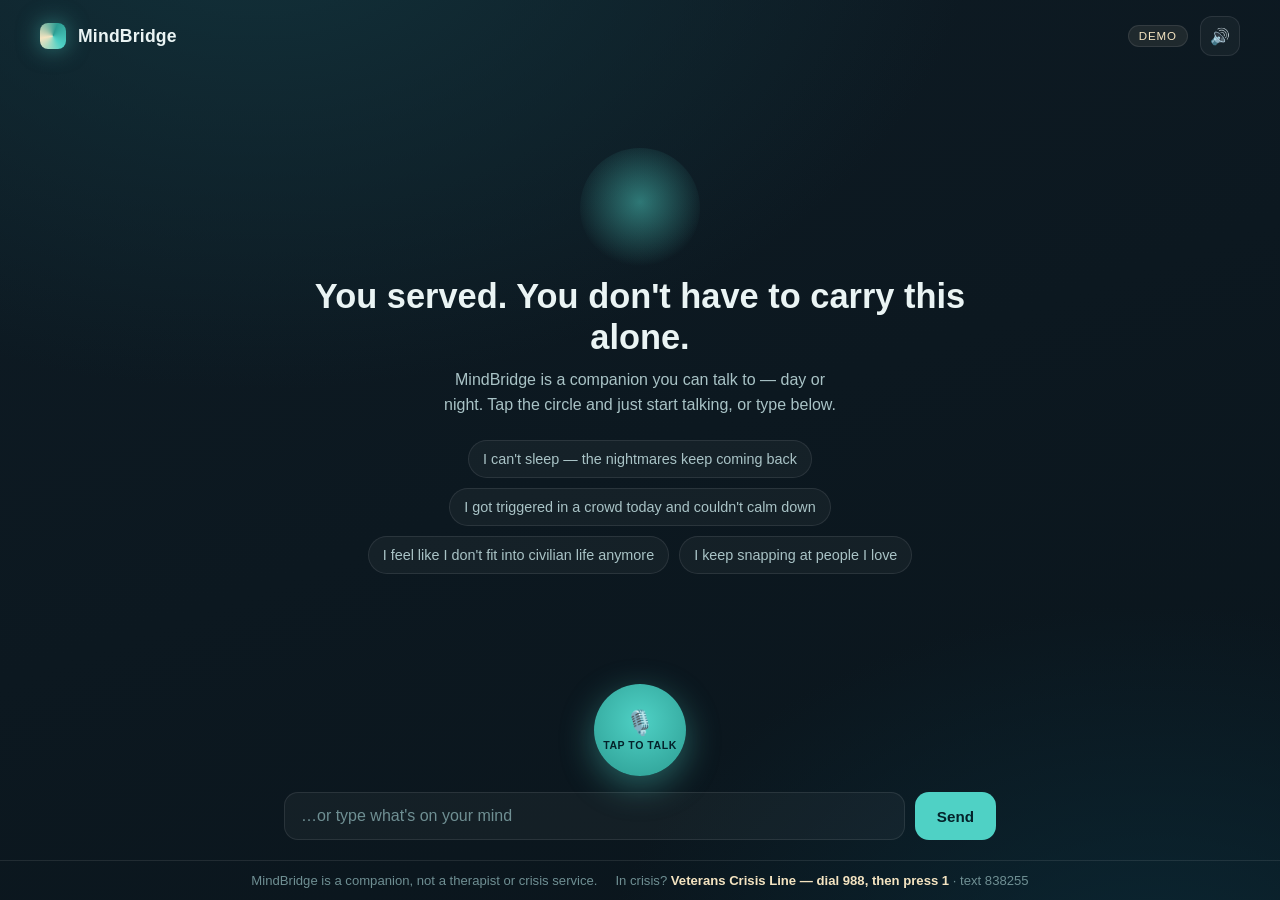
==== docs/index.html @ dca4825c "Add free static demo (GitHub Pages) + link it - docs/ : self-contained client-side build of MindBrid" ====
<!DOCTYPE html>
<html lang="en">
<head>
  <meta charset="utf-8" />
  <meta name="viewport" content="width=device-width, initial-scale=1" />
  <title>MindBridge — a voice you can call</title>
  <meta name="description" content="A peer-support voice companion for veterans living with PTSD. Listens, helps you get grounded, and connects you to real human help." />
  <link rel="stylesheet" href="styles.css" />
</head>
<body>
  <a class="skip-link" href="#composer">Skip to talking to MindBridge</a>

  <header class="topbar">
    <div class="brand">
      <span class="brand-mark" aria-hidden="true"></span>
      <span class="brand-name">MindBridge</span>
    </div>
    <div class="topbar-right">
      <span id="modeBadge" class="badge badge--demo" title="This public preview runs entirely in your browser (demo mode).">demo</span>
      <button id="muteBtn" class="icon-btn" aria-pressed="false" title="Mute / unmute the voice">
        <span class="icon-btn__on">🔊</span><span class="icon-btn__off">🔈</span>
      </button>
    </div>
  </header>

  <main class="stage">
    <section id="transcript" class="transcript" aria-live="polite" aria-label="Conversation with MindBridge">
      <div id="welcome" class="welcome">
        <div class="orb-halo" aria-hidden="true"></div>
        <h1>You served. You don't have to carry this alone.</h1>
        <p class="welcome-sub">MindBridge is a companion you can talk to — day or night. Tap the circle and just start talking, or type below.</p>
        <div class="chips" id="starterChips">
          <button class="chip" type="button">I can't sleep — the nightmares keep coming back</button>
          <button class="chip" type="button">I got triggered in a crowd today and couldn't calm down</button>
          <button class="chip" type="button">I feel like I don't fit into civilian life anymore</button>
          <button class="chip" type="button">I keep snapping at people I love</button>
        </div>
      </div>
    </section>

    <div id="interim" class="interim" aria-hidden="true"></div>

    <div class="mic-wrap">
      <button id="micBtn" class="mic" aria-pressed="false" aria-label="Talk to MindBridge">
        <span class="mic__ring"></span>
        <span class="mic__icon" aria-hidden="true">🎙️</span>
        <span class="mic__label">Tap to talk</span>
      </button>
    </div>

    <form id="composer" class="composer" autocomplete="off">
      <input id="composerInput" class="composer__input" type="text"
             placeholder="…or type what's on your mind" aria-label="Type a message to MindBridge" />
      <button id="sendBtn" class="composer__send" type="submit">Send</button>
    </form>
  </main>

  <footer class="safety-footer">
    <span>MindBridge is a companion, not a therapist or crisis service.</span>
    <span class="safety-footer__cta">In crisis? <strong>Veterans Crisis Line — dial 988, then press 1</strong> · text 838255</span>
  </footer>

  <div id="crisisOverlay" class="crisis-overlay" role="dialog" aria-modal="true" aria-labelledby="crisisTitle" hidden>
    <div class="crisis-card">
      <h2 id="crisisTitle" class="crisis-card__title">You don't have to face this alone</h2>
      <div id="crisisBody" class="crisis-card__body"></div>
      <div class="crisis-card__actions">
        <a class="btn btn--primary" href="tel:988">Call 988, then press 1</a>
        <a class="btn btn--ghost" href="sms:838255">Text 838255</a>
      </div>
      <div id="crisisResources" class="crisis-card__resources"></div>
      <button id="crisisClose" class="crisis-card__close" type="button">I'm safe right now — return</button>
    </div>
  </div>

  <script src="data.js"></script>
  <script src="app.js"></script>
</body>
</html>
---- docs/styles.css ----
/* MindBridge — calm, steady, low-arousal interface.
   Design intent: nothing jarring. Soft gradients, generous space, one clear
   focal point (the mic), and a safety net that is always visible. */

:root {
  --bg-0: #0e1b24;
  --bg-1: #12313a;
  --bg-2: #0b2733;
  --teal: #4fd1c5;
  --teal-deep: #2c9c92;
  --sand: #f4e4c1;
  --ink: #eaf4f4;
  --ink-soft: #a9c3c6;
  --ink-faint: #6f8f93;
  --user-bubble: #1d3d47;
  --bot-bubble: #17323c;
  --danger: #ff6b6b;
  --danger-deep: #b23b3b;
  --card: rgba(255, 255, 255, 0.04);
  --card-line: rgba(255, 255, 255, 0.09);
  --radius: 18px;
  --shadow: 0 18px 60px rgba(0, 0, 0, 0.35);
  --font: -apple-system, BlinkMacSystemFont, "Segoe UI", Roboto, Helvetica, Arial, sans-serif;
}

* { box-sizing: border-box; }

html, body { height: 100%; }

body {
  margin: 0;
  font-family: var(--font);
  color: var(--ink);
  background:
    radial-gradient(1200px 800px at 20% -10%, var(--bg-1), transparent 60%),
    radial-gradient(1000px 700px at 90% 110%, var(--bg-2), transparent 55%),
    linear-gradient(160deg, var(--bg-0), #0a151c);
  min-height: 100dvh;
  display: flex;
  flex-direction: column;
  -webkit-font-smoothing: antialiased;
}

.skip-link {
  position: absolute; left: -999px; top: 0; z-index: 100;
  background: var(--teal); color: #04222a; padding: 10px 16px; border-radius: 0 0 12px 0;
}
.skip-link:focus { left: 0; }

/* ---------- Top bar ---------- */
.topbar {
  display: flex; align-items: center; justify-content: space-between;
  padding: 16px clamp(16px, 4vw, 40px);
}
.brand { display: flex; align-items: center; gap: 12px; }
.brand-mark {
  width: 26px; height: 26px; border-radius: 8px;
  background: conic-gradient(from 140deg, var(--teal), var(--sand), var(--teal-deep), var(--teal));
  box-shadow: 0 0 22px rgba(79, 209, 197, 0.5);
}
.brand-name { font-weight: 650; letter-spacing: 0.2px; font-size: 1.1rem; }
.topbar-right { display: flex; align-items: center; gap: 12px; }

.badge {
  font-size: 0.72rem; text-transform: uppercase; letter-spacing: 0.08em;
  padding: 4px 10px; border-radius: 999px; border: 1px solid var(--card-line);
  color: var(--ink-soft);
}
.badge--demo { background: rgba(244, 228, 193, 0.08); color: var(--sand); }
.badge--live { background: rgba(79, 209, 197, 0.12); color: var(--teal); border-color: rgba(79,209,197,0.4); }

.icon-btn {
  background: var(--card); border: 1px solid var(--card-line); color: var(--ink);
  width: 40px; height: 40px; border-radius: 12px; cursor: pointer; font-size: 1rem;
}
.icon-btn__off { display: none; }
.icon-btn[aria-pressed="true"] .icon-btn__on { display: none; }
.icon-btn[aria-pressed="true"] .icon-btn__off { display: inline; }

/* ---------- Stage ---------- */
.stage {
  flex: 1; display: flex; flex-direction: column;
  width: min(760px, 100%); margin: 0 auto; padding: 0 clamp(14px, 4vw, 24px) 12px;
}

.transcript {
  flex: 1; overflow-y: auto; padding: 8px 2px 16px;
  display: flex; flex-direction: column; gap: 14px; scroll-behavior: smooth;
}

/* Welcome / empty state */
.welcome { text-align: center; margin: auto 0; padding: 24px 8px; }
.welcome h1 { font-size: clamp(1.5rem, 4.5vw, 2.15rem); line-height: 1.2; margin: 8px 0 10px; font-weight: 650; }
.welcome-sub { color: var(--ink-soft); max-width: 46ch; margin: 0 auto 22px; line-height: 1.55; }
.orb-halo {
  width: 120px; height: 120px; margin: 0 auto 6px; border-radius: 50%;
  background: radial-gradient(circle at 50% 45%, rgba(79,209,197,0.5), rgba(79,209,197,0.05) 65%, transparent 72%);
  animation: breathe 6s ease-in-out infinite;
}
@keyframes breathe { 0%,100% { transform: scale(1); opacity: 0.85; } 50% { transform: scale(1.08); opacity: 1; } }

.chips { display: flex; flex-wrap: wrap; gap: 10px; justify-content: center; }
.chip {
  background: var(--card); border: 1px solid var(--card-line); color: var(--ink-soft);
  padding: 10px 14px; border-radius: 999px; cursor: pointer; font-size: 0.9rem;
  transition: border-color 0.2s, color 0.2s, transform 0.1s; font-family: inherit;
}
.chip:hover { border-color: var(--teal); color: var(--ink); transform: translateY(-1px); }

/* Message bubbles */
.msg { display: flex; flex-direction: column; max-width: 84%; animation: rise 0.25s ease; }
@keyframes rise { from { opacity: 0; transform: translateY(6px); } to { opacity: 1; transform: none; } }
.msg--user { align-self: flex-end; align-items: flex-end; }
.msg--bot { align-self: flex-start; align-items: flex-start; }
.msg__who { font-size: 0.72rem; color: var(--ink-faint); margin: 0 6px 4px; }
.bubble { padding: 12px 16px; border-radius: 16px; line-height: 1.5; white-space: pre-wrap; }
.msg--user .bubble { background: var(--user-bubble); border-top-right-radius: 5px; }
.msg--bot .bubble { background: var(--bot-bubble); border: 1px solid var(--card-line); border-top-left-radius: 5px; }
.msg__sources { font-size: 0.72rem; color: var(--ink-faint); margin: 6px 6px 0; }

/* Resource cards under a bot message */
.resources { display: flex; flex-direction: column; gap: 8px; margin: 10px 4px 0; width: 100%; }
.res-card {
  background: var(--card); border: 1px solid var(--card-line); border-radius: 14px;
  padding: 12px 14px; display: flex; flex-direction: column; gap: 3px;
}
.res-card__name { font-weight: 600; font-size: 0.95rem; }
.res-card__desc { color: var(--ink-soft); font-size: 0.85rem; line-height: 1.45; }
.res-card__meta { display: flex; flex-wrap: wrap; gap: 12px; margin-top: 4px; font-size: 0.83rem; }
.res-card__meta a { color: var(--teal); text-decoration: none; }
.res-card__meta a:hover { text-decoration: underline; }
.res-card__addr { color: var(--ink-faint); font-size: 0.8rem; }

/* Typing indicator */
.typing { display: inline-flex; gap: 5px; padding: 14px 16px; }
.typing span { width: 7px; height: 7px; border-radius: 50%; background: var(--ink-faint); animation: blink 1.2s infinite; }
.typing span:nth-child(2) { animation-delay: 0.2s; }
.typing span:nth-child(3) { animation-delay: 0.4s; }
@keyframes blink { 0%,60%,100% { opacity: 0.3; } 30% { opacity: 1; } }

/* Interim speech text */
.interim { text-align: center; color: var(--teal); min-height: 20px; font-style: italic; opacity: 0; transition: opacity 0.2s; }
.interim.show { opacity: 1; }

/* ---------- Mic ---------- */
.mic-wrap { display: flex; justify-content: center; padding: 6px 0 12px; }
.mic {
  position: relative; width: 92px; height: 92px; border-radius: 50%; cursor: pointer;
  border: none; color: #04222a; font-family: inherit;
  background: radial-gradient(circle at 50% 40%, var(--teal), var(--teal-deep));
  box-shadow: 0 10px 34px rgba(79, 209, 197, 0.4);
  display: flex; flex-direction: column; align-items: center; justify-content: center; gap: 2px;
  transition: transform 0.12s;
}
.mic:hover { transform: translateY(-2px); }
.mic:active { transform: scale(0.97); }
.mic__icon { font-size: 1.5rem; }
.mic__label { font-size: 0.66rem; font-weight: 700; text-transform: uppercase; letter-spacing: 0.05em; }
.mic__ring {
  position: absolute; inset: -6px; border-radius: 50%; border: 2px solid var(--teal); opacity: 0;
}
.mic.listening { background: radial-gradient(circle at 50% 40%, #ff9d7a, #e0603a); box-shadow: 0 10px 40px rgba(224, 96, 58, 0.5); }
.mic.listening .mic__ring { animation: pulse-ring 1.4s ease-out infinite; opacity: 1; }
@keyframes pulse-ring { 0% { transform: scale(1); opacity: 0.7; } 100% { transform: scale(1.5); opacity: 0; } }
.mic[disabled] { opacity: 0.4; cursor: not-allowed; }

/* ---------- Composer ---------- */
.composer { display: flex; gap: 10px; padding: 4px 0 8px; }
.composer__input {
  flex: 1; background: var(--card); border: 1px solid var(--card-line); color: var(--ink);
  border-radius: 14px; padding: 14px 16px; font-size: 1rem; font-family: inherit;
}
.composer__input::placeholder { color: var(--ink-faint); }
.composer__input:focus { outline: none; border-color: var(--teal); }
.composer__send {
  background: var(--teal); color: #04222a; border: none; border-radius: 14px;
  padding: 0 22px; font-weight: 700; cursor: pointer; font-family: inherit; font-size: 0.95rem;
}
.composer__send:hover { background: #5fe0d4; }

/* ---------- Safety footer ---------- */
.safety-footer {
  display: flex; flex-wrap: wrap; justify-content: center; gap: 6px 18px;
  padding: 12px 16px; font-size: 0.82rem; color: var(--ink-faint);
  border-top: 1px solid var(--card-line); text-align: center;
}
.safety-footer__cta strong { color: var(--sand); }

/* ---------- Crisis overlay ---------- */
.crisis-overlay {
  position: fixed; inset: 0; z-index: 60; display: flex; align-items: center; justify-content: center;
  background: rgba(6, 12, 16, 0.82); backdrop-filter: blur(6px); padding: 20px;
  animation: fade 0.25s ease;
}
/* The [hidden] attribute must win over display:flex above. */
.crisis-overlay[hidden] { display: none; }
@keyframes fade { from { opacity: 0; } to { opacity: 1; } }
.crisis-card {
  width: min(520px, 100%); background: linear-gradient(180deg, #1b2b33, #14232a);
  border: 1px solid rgba(255, 107, 107, 0.4); border-radius: 22px; padding: 26px;
  box-shadow: var(--shadow); border-top: 4px solid var(--danger);
}
.crisis-card__title { margin: 0 0 12px; font-size: 1.4rem; }
.crisis-card__body { color: var(--ink-soft); line-height: 1.6; font-size: 0.95rem; }
.crisis-card__body strong { color: var(--ink); }
.crisis-card__body a { color: var(--teal); }
.crisis-card__actions { display: flex; flex-wrap: wrap; gap: 12px; margin: 20px 0 8px; }
.btn { padding: 14px 20px; border-radius: 14px; font-weight: 700; text-decoration: none; text-align: center; flex: 1; min-width: 160px; }
.btn--primary { background: var(--danger); color: #fff; box-shadow: 0 8px 24px rgba(255, 107, 107, 0.35); }
.btn--ghost { background: transparent; border: 1px solid var(--card-line); color: var(--ink); }
.crisis-card__resources { margin-top: 8px; display: flex; flex-direction: column; gap: 8px; }
.crisis-card__resources .res-card { background: rgba(255,255,255,0.05); }
.crisis-card__close {
  margin-top: 18px; width: 100%; background: transparent; border: 1px solid var(--card-line);
  color: var(--ink-soft); padding: 12px; border-radius: 12px; cursor: pointer; font-family: inherit;
}

/* Clear, high-contrast keyboard focus for every interactive control. */
.chip:focus-visible,
.mic:focus-visible,
.icon-btn:focus-visible,
.btn:focus-visible,
.composer__send:focus-visible,
.crisis-card__close:focus-visible,
.res-card__meta a:focus-visible {
  outline: 3px solid var(--sand);
  outline-offset: 2px;
}
.composer__input:focus-visible {
  outline: none;
  border-color: var(--teal);
  box-shadow: 0 0 0 3px rgba(79, 209, 197, 0.35);
}

@media (prefers-reduced-motion: reduce) {
  *, *::before, *::after { animation: none !important; transition: none !important; }
}
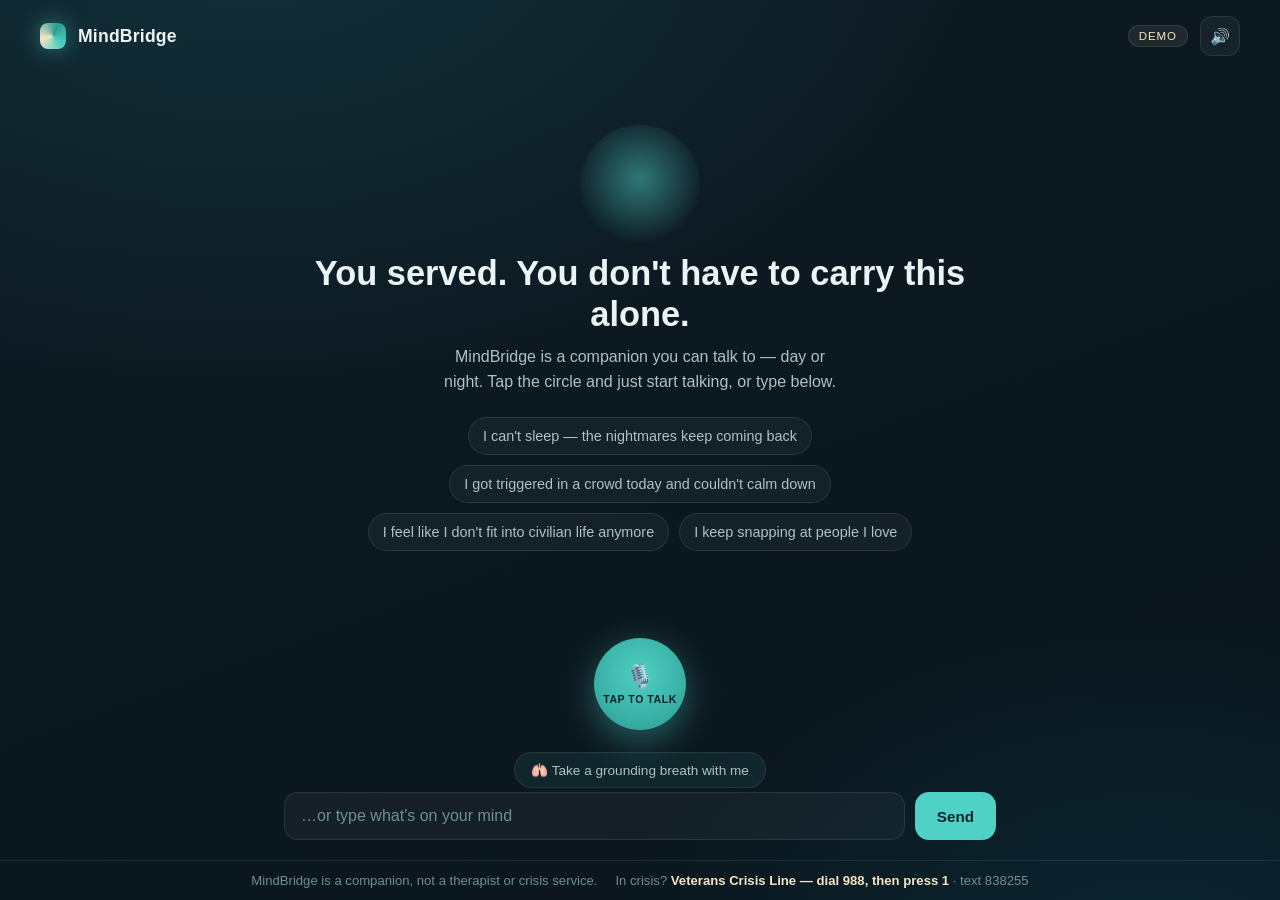
==== commit f886575f: "Add grounding-breath exercise + social/share polish - New "Take a grounding breath with me" feature:" ====
--- a/docs/index.html
+++ b/docs/index.html
@@ -5,6 +5,12 @@
   <meta name="viewport" content="width=device-width, initial-scale=1" />
   <title>MindBridge — a voice you can call</title>
   <meta name="description" content="A peer-support voice companion for veterans living with PTSD. Listens, helps you get grounded, and connects you to real human help." />
+  <link rel="icon" href="data:image/svg+xml,<svg xmlns='http://www.w3.org/2000/svg' viewBox='0 0 100 100'><text y='.9em' font-size='90'>🌉</text></svg>" />
+  <meta property="og:type" content="website" />
+  <meta property="og:title" content="MindBridge — a voice you can call" />
+  <meta property="og:description" content="A peer-support voice companion for U.S. veterans living with PTSD. Listens, grounds, and connects to real human help." />
+  <meta property="og:url" content="https://vnmoorthy.github.io/mindbridge/" />
+  <meta name="twitter:card" content="summary" />
   <link rel="stylesheet" href="styles.css" />
 </head>
 <body>
@@ -48,6 +54,14 @@
       </button>
     </div>
 
+    <button id="breatheBtn" class="breathe-trigger" type="button">🫁 Take a grounding breath with me</button>
+
+    <div id="breatheOverlay" class="breathe-overlay" role="dialog" aria-modal="true" aria-label="Grounding breath exercise" hidden>
+      <div class="breathe-circle"><span id="breathePhase" class="breathe-phase">Breathe in</span></div>
+      <p class="breathe-hint">Follow the circle — breathe in as it grows, out as it settles. Four counts each.</p>
+      <button id="breatheDone" class="breathe-done" type="button">I feel steadier — done</button>
+    </div>
+
     <form id="composer" class="composer" autocomplete="off">
       <input id="composerInput" class="composer__input" type="text"
              placeholder="…or type what's on your mind" aria-label="Type a message to MindBridge" />
--- a/docs/styles.css
+++ b/docs/styles.css
@@ -232,6 +232,39 @@
   box-shadow: 0 0 0 3px rgba(79, 209, 197, 0.35);
 }
 
+/* ---------- Grounding breath exercise ---------- */
+.breathe-trigger {
+  display: inline-flex; align-items: center; gap: 8px; margin: 10px auto 0;
+  background: rgba(79, 209, 197, 0.08); border: 1px solid var(--card-line); color: var(--ink-soft);
+  padding: 9px 16px; border-radius: 999px; cursor: pointer; font-family: inherit; font-size: 0.85rem;
+  transition: border-color 0.2s, color 0.2s;
+}
+.breathe-trigger:hover { border-color: var(--teal); color: var(--ink); }
+.breathe-overlay {
+  position: fixed; inset: 0; z-index: 70; display: flex; flex-direction: column;
+  align-items: center; justify-content: center; gap: 30px; padding: 24px;
+  background: radial-gradient(circle at 50% 42%, #13323a, #08131a 72%); animation: fade 0.4s ease;
+}
+.breathe-overlay[hidden] { display: none; }
+.breathe-circle {
+  width: 190px; height: 190px; border-radius: 50%;
+  background: radial-gradient(circle at 50% 40%, rgba(79, 209, 197, 0.55), rgba(79, 209, 197, 0.06) 70%);
+  border: 2px solid rgba(79, 209, 197, 0.45);
+  display: flex; align-items: center; justify-content: center; text-align: center;
+  animation: breathe-cycle 16s ease-in-out infinite;
+}
+@keyframes breathe-cycle {
+  0% { transform: scale(1); } 25% { transform: scale(1.45); }
+  50% { transform: scale(1.45); } 75% { transform: scale(1); } 100% { transform: scale(1); }
+}
+.breathe-phase { font-size: 1.45rem; font-weight: 650; color: var(--ink); }
+.breathe-hint { color: var(--ink-soft); font-size: 0.95rem; max-width: 30ch; text-align: center; }
+.breathe-done {
+  background: transparent; border: 1px solid var(--card-line); color: var(--ink-soft);
+  padding: 12px 26px; border-radius: 14px; cursor: pointer; font-family: inherit;
+}
+.breathe-done:hover { border-color: var(--teal); color: var(--ink); }
+
 @media (prefers-reduced-motion: reduce) {
   *, *::before, *::after { animation: none !important; transition: none !important; }
 }
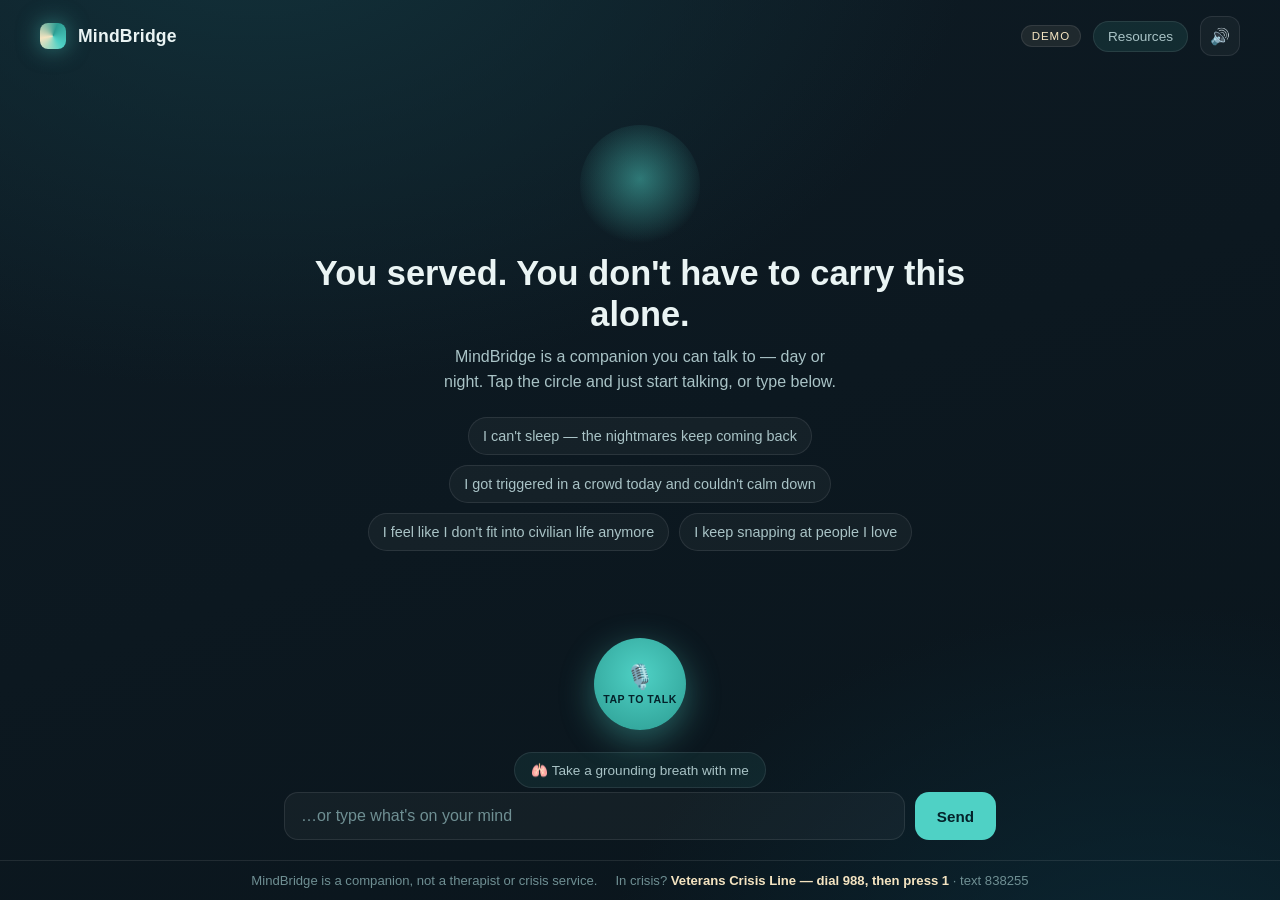
==== commit ab48272d: "Harden backend + add browsable Resources drawer Backend: - Inference client now uses a 30s timeout a" ====
--- a/docs/index.html
+++ b/docs/index.html
@@ -23,6 +23,7 @@
     </div>
     <div class="topbar-right">
       <span id="modeBadge" class="badge badge--demo" title="This public preview runs entirely in your browser (demo mode).">demo</span>
+      <button id="resBtn" class="pill-btn" type="button">Resources</button>
       <button id="muteBtn" class="icon-btn" aria-pressed="false" title="Mute / unmute the voice">
         <span class="icon-btn__on">🔊</span><span class="icon-btn__off">🔈</span>
       </button>
@@ -74,6 +75,17 @@
     <span class="safety-footer__cta">In crisis? <strong>Veterans Crisis Line — dial 988, then press 1</strong> · text 838255</span>
   </footer>
 
+  <div id="resDrawer" class="res-drawer" role="dialog" aria-modal="true" aria-label="Support resources" hidden>
+    <div class="res-drawer__panel">
+      <div class="res-drawer__head">
+        <div class="res-drawer__title">Support resources</div>
+        <button id="resClose" class="res-close" type="button" aria-label="Close">✕</button>
+      </div>
+      <p class="res-drawer__sub">Real, verified help for veterans — San Francisco Bay Area and national.</p>
+      <div id="resList"></div>
+    </div>
+  </div>
+
   <div id="crisisOverlay" class="crisis-overlay" role="dialog" aria-modal="true" aria-labelledby="crisisTitle" hidden>
     <div class="crisis-card">
       <h2 id="crisisTitle" class="crisis-card__title">You don't have to face this alone</h2>
--- a/docs/styles.css
+++ b/docs/styles.css
@@ -232,6 +232,31 @@
   box-shadow: 0 0 0 3px rgba(79, 209, 197, 0.35);
 }
 
+/* ---------- Resources drawer ---------- */
+.pill-btn {
+  background: rgba(79, 209, 197, 0.1); border: 1px solid var(--card-line); color: var(--ink-soft);
+  padding: 7px 14px; border-radius: 999px; cursor: pointer; font-family: inherit; font-size: 0.85rem;
+  transition: border-color 0.2s, color 0.2s;
+}
+.pill-btn:hover { border-color: var(--teal); color: var(--ink); }
+.res-drawer {
+  position: fixed; inset: 0; z-index: 65; display: flex; justify-content: flex-end;
+  background: rgba(6, 12, 16, 0.7); backdrop-filter: blur(4px); animation: fade 0.25s ease;
+}
+.res-drawer[hidden] { display: none; }
+.res-drawer__panel {
+  width: min(460px, 100%); height: 100%; background: linear-gradient(180deg, #12262e, #0c1c23);
+  border-left: 1px solid var(--card-line); padding: 22px 22px 40px; overflow-y: auto;
+  box-shadow: -20px 0 60px rgba(0, 0, 0, 0.45);
+}
+.res-drawer__head { display: flex; align-items: center; justify-content: space-between; }
+.res-drawer__title { font-size: 1.3rem; font-weight: 650; color: var(--ink); }
+.res-drawer__sub { color: var(--ink-soft); font-size: 0.9rem; margin: 6px 0 8px; line-height: 1.4; }
+.res-cat { color: var(--teal); font-size: 0.74rem; text-transform: uppercase; letter-spacing: 0.09em; font-weight: 700; margin: 18px 0 8px; }
+.res-drawer .res-card { margin-bottom: 8px; }
+.res-close { background: transparent; border: 1px solid var(--card-line); color: var(--ink-soft); width: 36px; height: 36px; border-radius: 10px; cursor: pointer; font-size: 1rem; }
+.res-close:hover { border-color: var(--teal); color: var(--ink); }
+
 /* ---------- Grounding breath exercise ---------- */
 .breathe-trigger {
   display: inline-flex; align-items: center; gap: 8px; margin: 10px auto 0;
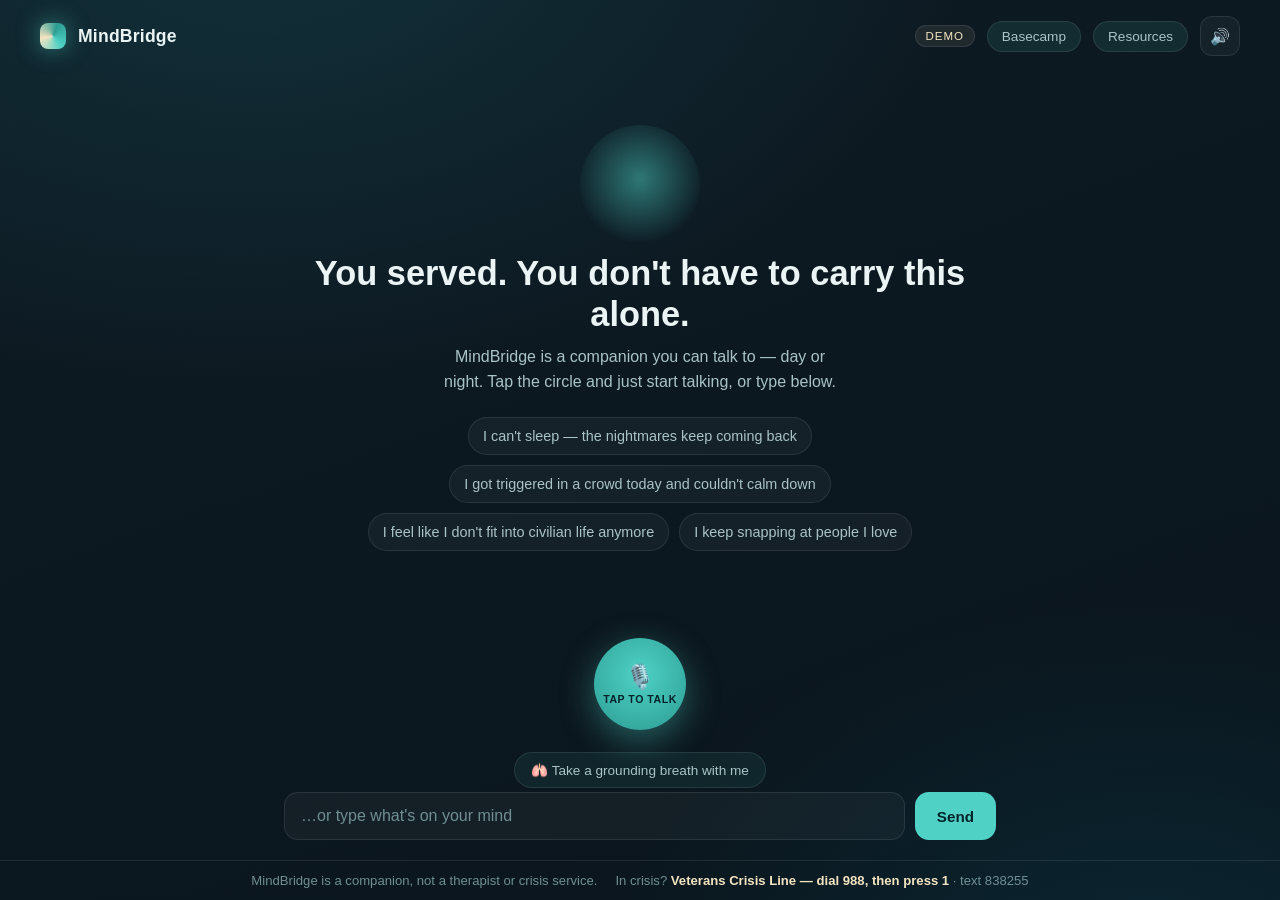
==== commit 1d3918d1: "Add Basecamp SF module: OPORD builder + Phase-Down engine + Voice SitRep Implements the three core f" ====
--- a/docs/index.html
+++ b/docs/index.html
@@ -23,6 +23,7 @@
     </div>
     <div class="topbar-right">
       <span id="modeBadge" class="badge badge--demo" title="This public preview runs entirely in your browser (demo mode).">demo</span>
+      <button id="basecampBtn" class="pill-btn" type="button">Basecamp</button>
       <button id="resBtn" class="pill-btn" type="button">Resources</button>
       <button id="muteBtn" class="icon-btn" aria-pressed="false" title="Mute / unmute the voice">
         <span class="icon-btn__on">🔊</span><span class="icon-btn__off">🔈</span>
@@ -75,6 +76,19 @@
     <span class="safety-footer__cta">In crisis? <strong>Veterans Crisis Line — dial 988, then press 1</strong> · text 838255</span>
   </footer>
 
+  <div id="basecampView" class="basecamp-view" hidden>
+    <div class="bc-wrap">
+      <div class="bc-top">
+        <div class="bc-brand"><span class="brand-mark" aria-hidden="true"></span> Basecamp SF <small>· routine engine</small></div>
+        <button id="bcClose" class="pill-btn" type="button">Close</button>
+      </div>
+      <div id="bcRoot"></div>
+    </div>
+  </div>
+  <div id="bcSitrep" class="bc-sitrep" role="dialog" aria-modal="true" aria-label="Situation Report" hidden>
+    <div id="bcSitrepCard" class="bc-sitrep__card"></div>
+  </div>
+
   <div id="resDrawer" class="res-drawer" role="dialog" aria-modal="true" aria-label="Support resources" hidden>
     <div class="res-drawer__panel">
       <div class="res-drawer__head">
@@ -100,6 +114,8 @@
   </div>
 
   <script src="data.js"></script>
+  <script src="basecamp-data.js"></script>
   <script src="app.js"></script>
+  <script src="basecamp.js"></script>
 </body>
 </html>
--- a/docs/styles.css
+++ b/docs/styles.css
@@ -232,6 +232,91 @@
   box-shadow: 0 0 0 3px rgba(79, 209, 197, 0.35);
 }
 
+/* ---------- Basecamp SF (routine engine) ---------- */
+.basecamp-view {
+  position: fixed; inset: 0; z-index: 69; overflow-y: auto;
+  background-color: #0b1620; /* opaque base so the app behind never bleeds through */
+  background-image:
+    radial-gradient(900px 600px at 85% -10%, rgba(18,48,57,0.9), transparent 60%),
+    linear-gradient(160deg, #0e1b24, #0a151c);
+  animation: fade 0.25s ease;
+}
+.basecamp-view[hidden] { display: none; }
+.bc-wrap { width: min(820px, 100%); margin: 0 auto; padding: 20px clamp(14px, 4vw, 26px) 60px; }
+.bc-top { display: flex; align-items: center; justify-content: space-between; margin-bottom: 8px; }
+.bc-brand { display: flex; align-items: center; gap: 10px; font-weight: 650; }
+.bc-brand small { color: var(--ink-faint); font-weight: 400; }
+.bc-eyebrow { color: var(--teal); font-size: 0.74rem; letter-spacing: 0.12em; text-transform: uppercase; font-weight: 700; }
+.bc-h1 { font-size: clamp(1.4rem, 4vw, 1.9rem); font-weight: 650; margin: 4px 0 4px; }
+.bc-sub { color: var(--ink-soft); line-height: 1.5; margin-bottom: 18px; }
+
+/* onboarding track cards */
+.bc-tracks { display: grid; gap: 12px; }
+.bc-track {
+  text-align: left; background: var(--card); border: 1px solid var(--card-line); color: var(--ink);
+  border-radius: 16px; padding: 16px 18px; cursor: pointer; font-family: inherit;
+  transition: border-color 0.2s, transform 0.1s;
+}
+.bc-track:hover { border-color: var(--teal); transform: translateY(-1px); }
+.bc-track__code { color: var(--teal); font-weight: 700; font-size: 0.8rem; letter-spacing: 0.06em; }
+.bc-track__name { font-size: 1.05rem; font-weight: 600; margin: 3px 0; }
+.bc-track__focus { color: var(--ink-soft); font-size: 0.9rem; line-height: 1.4; }
+
+/* freedom gauge */
+.bc-gauge { background: var(--card); border: 1px solid var(--card-line); border-radius: 16px; padding: 16px 18px; margin-bottom: 16px; }
+.bc-gauge__row { display: flex; align-items: baseline; justify-content: space-between; gap: 10px; }
+.bc-gauge__phase { font-size: 1.05rem; font-weight: 650; }
+.bc-gauge__phase b { color: var(--teal); }
+.bc-gauge__pct { color: var(--sand); font-weight: 700; }
+.bc-gauge__bar { height: 10px; background: rgba(255,255,255,0.06); border-radius: 999px; margin: 10px 0 6px; overflow: hidden; }
+.bc-gauge__fill { height: 100%; background: linear-gradient(90deg, var(--teal-deep), var(--teal)); border-radius: 999px; transition: width 0.6s ease; }
+.bc-gauge__hint { color: var(--ink-faint); font-size: 0.82rem; }
+
+/* opord blocks */
+.bc-section-label { color: var(--ink-faint); font-size: 0.78rem; text-transform: uppercase; letter-spacing: 0.08em; margin: 6px 2px 10px; }
+.bc-block {
+  display: flex; gap: 14px; background: var(--card); border: 1px solid var(--card-line);
+  border-radius: 14px; padding: 13px 15px; margin-bottom: 10px; align-items: flex-start;
+}
+.bc-block__time { color: var(--ink); font-weight: 700; font-variant-numeric: tabular-nums; min-width: 52px; }
+.bc-block__body { flex: 1; }
+.bc-block__title { font-weight: 600; }
+.bc-block__tag { font-size: 0.68rem; text-transform: uppercase; letter-spacing: 0.06em; color: var(--teal); font-weight: 700; }
+.bc-block__detail { color: var(--ink-soft); font-size: 0.9rem; margin-top: 3px; line-height: 1.4; }
+.bc-block__confirm {
+  background: var(--teal); color: #04222a; border: none; border-radius: 10px; padding: 8px 14px;
+  font-weight: 700; cursor: pointer; font-family: inherit; font-size: 0.82rem; white-space: nowrap;
+}
+.bc-block__confirm:hover { background: #5fe0d4; }
+.bc-block.done { opacity: 0.55; }
+.bc-block.done .bc-block__confirm { background: transparent; border: 1px solid var(--card-line); color: var(--ink-soft); cursor: default; }
+.bc-block.locked { opacity: 0.5; }
+.bc-block.locked .bc-block__confirm { background: transparent; border: 1px solid var(--card-line); color: var(--ink-faint); cursor: not-allowed; }
+.bc-block--asymmetric { border-color: rgba(244,228,193,0.3); }
+.bc-block--civic { border-color: rgba(79,209,197,0.4); }
+.bc-menu { margin-top: 10px; display: grid; gap: 8px; }
+.bc-menu__opt { text-align: left; background: rgba(255,255,255,0.03); border: 1px solid var(--card-line); color: var(--ink); border-radius: 10px; padding: 9px 12px; cursor: pointer; font-family: inherit; }
+.bc-menu__opt:hover { border-color: var(--teal); }
+.bc-menu__opt b { display: block; font-size: 0.9rem; }
+.bc-menu__opt span { color: var(--ink-soft); font-size: 0.82rem; }
+.bc-menu__opt.chosen { border-color: var(--teal); background: rgba(79,209,197,0.08); }
+
+.bc-actions { display: flex; gap: 10px; flex-wrap: wrap; margin: 14px 0; }
+.bc-btn { background: var(--teal); color: #04222a; border: none; border-radius: 12px; padding: 12px 18px; font-weight: 700; cursor: pointer; font-family: inherit; }
+.bc-btn--ghost { background: transparent; border: 1px solid var(--card-line); color: var(--ink); }
+
+/* sitrep modal */
+.bc-sitrep { position: fixed; inset: 0; z-index: 72; display: flex; align-items: center; justify-content: center; background: rgba(6,12,16,0.82); backdrop-filter: blur(6px); padding: 20px; animation: fade 0.2s ease; }
+.bc-sitrep[hidden] { display: none; }
+.bc-sitrep__card { width: min(500px,100%); max-height: 90vh; overflow-y: auto; background-color: #13252d; background-image: linear-gradient(180deg,#152a32,#0f2129); border: 1px solid var(--card-line); border-radius: 20px; padding: 22px; }
+.bc-field { margin: 12px 0; }
+.bc-field__label { font-weight: 600; font-size: 0.9rem; margin-bottom: 7px; }
+.bc-field__opts { display: flex; gap: 7px; flex-wrap: wrap; }
+.bc-chip { background: var(--card); border: 1px solid var(--card-line); color: var(--ink-soft); border-radius: 999px; padding: 7px 12px; cursor: pointer; font-family: inherit; font-size: 0.82rem; }
+.bc-chip.sel { border-color: var(--teal); color: var(--ink); background: rgba(79,209,197,0.1); }
+.bc-sitrep textarea { width: 100%; background: var(--card); border: 1px solid var(--card-line); color: var(--ink); border-radius: 12px; padding: 12px; font-family: inherit; font-size: 0.95rem; resize: vertical; min-height: 70px; }
+.bc-sitrep__reply { background: var(--bot-bubble); border: 1px solid var(--card-line); border-radius: 12px; padding: 13px 15px; margin-top: 12px; line-height: 1.5; }
+
 /* ---------- Resources drawer ---------- */
 .pill-btn {
   background: rgba(79, 209, 197, 0.1); border: 1px solid var(--card-line); color: var(--ink-soft);
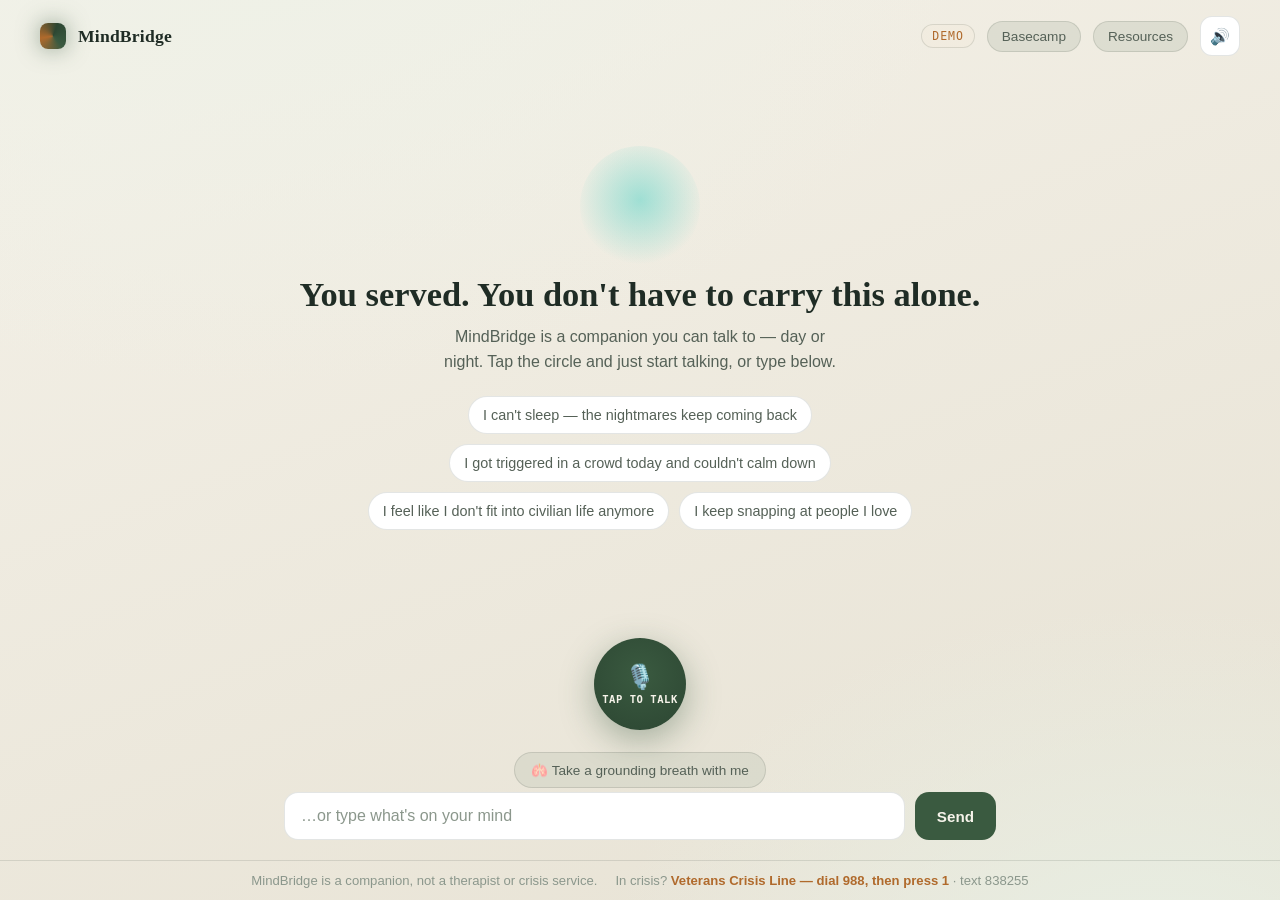
==== commit 35dfca23: "Re-theme to "Tactical Compassion" + add Squad Missions & bottom-nav shell Matches the Stitch prototy" ====
--- a/docs/index.html
+++ b/docs/index.html
@@ -84,6 +84,7 @@
       </div>
       <div id="bcRoot"></div>
     </div>
+    <div id="bcNav" class="bc-nav" hidden></div>
   </div>
   <div id="bcSitrep" class="bc-sitrep" role="dialog" aria-modal="true" aria-label="Situation Report" hidden>
     <div id="bcSitrepCard" class="bc-sitrep__card"></div>
--- a/docs/styles.css
+++ b/docs/styles.css
@@ -2,26 +2,34 @@
    Design intent: nothing jarring. Soft gradients, generous space, one clear
    focal point (the mic), and a safety net that is always visible. */
 
+/* "Tactical Compassion" — warm, light, earthy. Forest green + cream. */
 :root {
-  --bg-0: #0e1b24;
-  --bg-1: #12313a;
-  --bg-2: #0b2733;
-  --teal: #4fd1c5;
-  --teal-deep: #2c9c92;
-  --sand: #f4e4c1;
-  --ink: #eaf4f4;
-  --ink-soft: #a9c3c6;
-  --ink-faint: #6f8f93;
-  --user-bubble: #1d3d47;
-  --bot-bubble: #17323c;
-  --danger: #ff6b6b;
-  --danger-deep: #b23b3b;
-  --card: rgba(255, 255, 255, 0.04);
-  --card-line: rgba(255, 255, 255, 0.09);
+  --bg-0: #f4f1e8;   /* warm cream paper */
+  --bg-1: #eef1e7;
+  --bg-2: #e8efe4;
+  --teal: #3a5a40;        /* forest green — primary accent (name kept for reuse) */
+  --teal-deep: #2c4632;   /* deep pine */
+  --sand: #b06a2c;        /* warm ochre highlight */
+  --ink: #1f2c25;         /* dark green-black text */
+  --ink-soft: #556157;
+  --ink-faint: #8b978c;
+  --user-bubble: #dde7d5;  /* soft sage — the veteran's bubble */
+  --bot-bubble: #ffffff;   /* white companion bubble */
+  --danger: #b23a48;
+  --danger-deep: #8f2f3b;
+  --card: #ffffff;
+  --card-line: rgba(31, 44, 37, 0.12);
+  --on-accent: #f6f3ea;   /* text/icon on a forest-green fill */
   --radius: 18px;
-  --shadow: 0 18px 60px rgba(0, 0, 0, 0.35);
+  --shadow: 0 14px 40px rgba(40, 55, 45, 0.14);
   --font: -apple-system, BlinkMacSystemFont, "Segoe UI", Roboto, Helvetica, Arial, sans-serif;
-}
+  --font-display: "Iowan Old Style", "Palatino Linotype", Palatino, "Georgia", serif;
+  --font-mono: "JetBrains Mono", ui-monospace, "SF Mono", Menlo, Consolas, monospace;
+}
+
+/* Tactical Compassion typography: serif display headings, mono small-caps labels */
+.brand-name, .welcome h1, .crisis-card__title, .res-drawer__title, .bc-h1, .bc-brand { font-family: var(--font-display); letter-spacing: 0; }
+.badge, .bc-eyebrow, .bc-section-label, .res-cat, .bc-block__tag, .bc-track__code, .msg__who, .mic__label { font-family: var(--font-mono); }
 
 * { box-sizing: border-box; }
 
@@ -34,7 +42,7 @@
   background:
     radial-gradient(1200px 800px at 20% -10%, var(--bg-1), transparent 60%),
     radial-gradient(1000px 700px at 90% 110%, var(--bg-2), transparent 55%),
-    linear-gradient(160deg, var(--bg-0), #0a151c);
+    linear-gradient(160deg, var(--bg-0), #e7e2d4);
   min-height: 100dvh;
   display: flex;
   flex-direction: column;
@@ -43,7 +51,7 @@
 
 .skip-link {
   position: absolute; left: -999px; top: 0; z-index: 100;
-  background: var(--teal); color: #04222a; padding: 10px 16px; border-radius: 0 0 12px 0;
+  background: var(--teal); color: var(--on-accent); padding: 10px 16px; border-radius: 0 0 12px 0;
 }
 .skip-link:focus { left: 0; }
 
@@ -56,7 +64,7 @@
 .brand-mark {
   width: 26px; height: 26px; border-radius: 8px;
   background: conic-gradient(from 140deg, var(--teal), var(--sand), var(--teal-deep), var(--teal));
-  box-shadow: 0 0 22px rgba(79, 209, 197, 0.5);
+  box-shadow: 0 0 22px rgba(58, 90, 64, 0.5);
 }
 .brand-name { font-weight: 650; letter-spacing: 0.2px; font-size: 1.1rem; }
 .topbar-right { display: flex; align-items: center; gap: 12px; }
@@ -67,7 +75,7 @@
   color: var(--ink-soft);
 }
 .badge--demo { background: rgba(244, 228, 193, 0.08); color: var(--sand); }
-.badge--live { background: rgba(79, 209, 197, 0.12); color: var(--teal); border-color: rgba(79,209,197,0.4); }
+.badge--live { background: rgba(58, 90, 64, 0.12); color: var(--teal); border-color: rgba(79,209,197,0.4); }
 
 .icon-btn {
   background: var(--card); border: 1px solid var(--card-line); color: var(--ink);
@@ -146,9 +154,9 @@
 .mic-wrap { display: flex; justify-content: center; padding: 6px 0 12px; }
 .mic {
   position: relative; width: 92px; height: 92px; border-radius: 50%; cursor: pointer;
-  border: none; color: #04222a; font-family: inherit;
+  border: none; color: var(--on-accent); font-family: inherit;
   background: radial-gradient(circle at 50% 40%, var(--teal), var(--teal-deep));
-  box-shadow: 0 10px 34px rgba(79, 209, 197, 0.4);
+  box-shadow: 0 10px 34px rgba(58, 90, 64, 0.4);
   display: flex; flex-direction: column; align-items: center; justify-content: center; gap: 2px;
   transition: transform 0.12s;
 }
@@ -173,7 +181,7 @@
 .composer__input::placeholder { color: var(--ink-faint); }
 .composer__input:focus { outline: none; border-color: var(--teal); }
 .composer__send {
-  background: var(--teal); color: #04222a; border: none; border-radius: 14px;
+  background: var(--teal); color: var(--on-accent); border: none; border-radius: 14px;
   padding: 0 22px; font-weight: 700; cursor: pointer; font-family: inherit; font-size: 0.95rem;
 }
 .composer__send:hover { background: #5fe0d4; }
@@ -196,8 +204,8 @@
 .crisis-overlay[hidden] { display: none; }
 @keyframes fade { from { opacity: 0; } to { opacity: 1; } }
 .crisis-card {
-  width: min(520px, 100%); background: linear-gradient(180deg, #1b2b33, #14232a);
-  border: 1px solid rgba(255, 107, 107, 0.4); border-radius: 22px; padding: 26px;
+  width: min(520px, 100%); background: #fffdf8;
+  border: 1px solid rgba(178, 58, 72, 0.35); border-radius: 22px; padding: 26px;
   box-shadow: var(--shadow); border-top: 4px solid var(--danger);
 }
 .crisis-card__title { margin: 0 0 12px; font-size: 1.4rem; }
@@ -229,20 +237,20 @@
 .composer__input:focus-visible {
   outline: none;
   border-color: var(--teal);
-  box-shadow: 0 0 0 3px rgba(79, 209, 197, 0.35);
+  box-shadow: 0 0 0 3px rgba(58, 90, 64, 0.35);
 }
 
 /* ---------- Basecamp SF (routine engine) ---------- */
 .basecamp-view {
   position: fixed; inset: 0; z-index: 69; overflow-y: auto;
-  background-color: #0b1620; /* opaque base so the app behind never bleeds through */
+  background-color: #f4f1e8; /* opaque cream base so the app behind never bleeds through */
   background-image:
-    radial-gradient(900px 600px at 85% -10%, rgba(18,48,57,0.9), transparent 60%),
-    linear-gradient(160deg, #0e1b24, #0a151c);
+    radial-gradient(900px 600px at 85% -10%, rgba(58,90,64,0.10), transparent 60%),
+    linear-gradient(160deg, #f5f2ea, #e9e4d6);
   animation: fade 0.25s ease;
 }
 .basecamp-view[hidden] { display: none; }
-.bc-wrap { width: min(820px, 100%); margin: 0 auto; padding: 20px clamp(14px, 4vw, 26px) 60px; }
+.bc-wrap { width: min(820px, 100%); margin: 0 auto; padding: 20px clamp(14px, 4vw, 26px) 96px; }
 .bc-top { display: flex; align-items: center; justify-content: space-between; margin-bottom: 8px; }
 .bc-brand { display: flex; align-items: center; gap: 10px; font-weight: 650; }
 .bc-brand small { color: var(--ink-faint); font-weight: 400; }
@@ -268,7 +276,7 @@
 .bc-gauge__phase { font-size: 1.05rem; font-weight: 650; }
 .bc-gauge__phase b { color: var(--teal); }
 .bc-gauge__pct { color: var(--sand); font-weight: 700; }
-.bc-gauge__bar { height: 10px; background: rgba(255,255,255,0.06); border-radius: 999px; margin: 10px 0 6px; overflow: hidden; }
+.bc-gauge__bar { height: 10px; background: rgba(31,44,37,0.10); border-radius: 999px; margin: 10px 0 6px; overflow: hidden; }
 .bc-gauge__fill { height: 100%; background: linear-gradient(90deg, var(--teal-deep), var(--teal)); border-radius: 999px; transition: width 0.6s ease; }
 .bc-gauge__hint { color: var(--ink-faint); font-size: 0.82rem; }
 
@@ -284,7 +292,7 @@
 .bc-block__tag { font-size: 0.68rem; text-transform: uppercase; letter-spacing: 0.06em; color: var(--teal); font-weight: 700; }
 .bc-block__detail { color: var(--ink-soft); font-size: 0.9rem; margin-top: 3px; line-height: 1.4; }
 .bc-block__confirm {
-  background: var(--teal); color: #04222a; border: none; border-radius: 10px; padding: 8px 14px;
+  background: var(--teal); color: var(--on-accent); border: none; border-radius: 10px; padding: 8px 14px;
   font-weight: 700; cursor: pointer; font-family: inherit; font-size: 0.82rem; white-space: nowrap;
 }
 .bc-block__confirm:hover { background: #5fe0d4; }
@@ -295,20 +303,20 @@
 .bc-block--asymmetric { border-color: rgba(244,228,193,0.3); }
 .bc-block--civic { border-color: rgba(79,209,197,0.4); }
 .bc-menu { margin-top: 10px; display: grid; gap: 8px; }
-.bc-menu__opt { text-align: left; background: rgba(255,255,255,0.03); border: 1px solid var(--card-line); color: var(--ink); border-radius: 10px; padding: 9px 12px; cursor: pointer; font-family: inherit; }
+.bc-menu__opt { text-align: left; background: rgba(31,44,37,0.03); border: 1px solid var(--card-line); color: var(--ink); border-radius: 10px; padding: 9px 12px; cursor: pointer; font-family: inherit; }
 .bc-menu__opt:hover { border-color: var(--teal); }
 .bc-menu__opt b { display: block; font-size: 0.9rem; }
 .bc-menu__opt span { color: var(--ink-soft); font-size: 0.82rem; }
 .bc-menu__opt.chosen { border-color: var(--teal); background: rgba(79,209,197,0.08); }
 
 .bc-actions { display: flex; gap: 10px; flex-wrap: wrap; margin: 14px 0; }
-.bc-btn { background: var(--teal); color: #04222a; border: none; border-radius: 12px; padding: 12px 18px; font-weight: 700; cursor: pointer; font-family: inherit; }
+.bc-btn { background: var(--teal); color: var(--on-accent); border: none; border-radius: 12px; padding: 12px 18px; font-weight: 700; cursor: pointer; font-family: inherit; }
 .bc-btn--ghost { background: transparent; border: 1px solid var(--card-line); color: var(--ink); }
 
 /* sitrep modal */
 .bc-sitrep { position: fixed; inset: 0; z-index: 72; display: flex; align-items: center; justify-content: center; background: rgba(6,12,16,0.82); backdrop-filter: blur(6px); padding: 20px; animation: fade 0.2s ease; }
 .bc-sitrep[hidden] { display: none; }
-.bc-sitrep__card { width: min(500px,100%); max-height: 90vh; overflow-y: auto; background-color: #13252d; background-image: linear-gradient(180deg,#152a32,#0f2129); border: 1px solid var(--card-line); border-radius: 20px; padding: 22px; }
+.bc-sitrep__card { width: min(500px,100%); max-height: 90vh; overflow-y: auto; background: #fffdf8; border: 1px solid var(--card-line); border-radius: 20px; padding: 22px; box-shadow: var(--shadow); }
 .bc-field { margin: 12px 0; }
 .bc-field__label { font-weight: 600; font-size: 0.9rem; margin-bottom: 7px; }
 .bc-field__opts { display: flex; gap: 7px; flex-wrap: wrap; }
@@ -317,9 +325,51 @@
 .bc-sitrep textarea { width: 100%; background: var(--card); border: 1px solid var(--card-line); color: var(--ink); border-radius: 12px; padding: 12px; font-family: inherit; font-size: 0.95rem; resize: vertical; min-height: 70px; }
 .bc-sitrep__reply { background: var(--bot-bubble); border: 1px solid var(--card-line); border-radius: 12px; padding: 13px 15px; margin-top: 12px; line-height: 1.5; }
 
+/* bottom tab nav */
+.bc-nav { position: fixed; left: 50%; transform: translateX(-50%); bottom: 0; width: min(820px, 100%); display: flex; background: rgba(250, 248, 242, 0.95); backdrop-filter: blur(8px); border-top: 1px solid var(--card-line); z-index: 3; }
+.bc-nav[hidden] { display: none; }
+.bc-nav__tab { flex: 1; background: transparent; border: none; padding: 9px 4px 13px; cursor: pointer; font-family: var(--font-mono); font-size: 0.64rem; letter-spacing: 0.05em; text-transform: uppercase; color: var(--ink-faint); display: flex; flex-direction: column; align-items: center; gap: 3px; }
+.bc-nav__ico { font-size: 1.1rem; }
+.bc-nav__tab.active { color: var(--teal); }
+
+/* mission cards */
+.bc-mission { background: var(--card); border: 1px solid var(--card-line); border-radius: 16px; overflow: hidden; margin-bottom: 12px; box-shadow: var(--shadow); }
+.bc-mission__banner { height: 84px; display: flex; align-items: flex-end; padding: 10px 14px; color: #fff; font-family: var(--font-mono); font-size: 0.64rem; letter-spacing: 0.06em; text-transform: uppercase; text-shadow: 0 1px 3px rgba(0,0,0,0.4); }
+.bc-mission__body { padding: 14px 16px; }
+.bc-mission__title { font-size: 1.1rem; font-weight: 650; font-family: var(--font-display); }
+.bc-mission__loc { color: var(--ink-soft); font-size: 0.78rem; font-family: var(--font-mono); }
+.bc-mission__desc { color: var(--ink-soft); font-size: 0.9rem; line-height: 1.45; margin: 8px 0; }
+.bc-mission__meta { display: flex; justify-content: space-between; align-items: center; gap: 10px; margin-top: 8px; flex-wrap: wrap; }
+.bc-mission__lead { font-size: 0.8rem; color: var(--ink-soft); }
+.bc-mission__lead b { color: var(--ink); }
+.bc-mission__btn { background: var(--teal); color: var(--on-accent); border: none; border-radius: 10px; padding: 9px 16px; font-weight: 700; cursor: pointer; font-family: inherit; font-size: 0.83rem; }
+.bc-mission__btn.waitlist { background: transparent; border: 1px solid var(--card-line); color: var(--ink-soft); cursor: default; }
+.bc-mission__btn.joined { background: var(--teal-deep); }
+
+/* reintegration track stepper */
+.bc-stepper { display: flex; align-items: flex-start; gap: 4px; margin: 14px 0 6px; }
+.bc-step { flex: 1; text-align: center; }
+.bc-step__dot { width: 28px; height: 28px; border-radius: 50%; margin: 0 auto 6px; background: rgba(31,44,37,0.1); color: var(--ink-faint); display: flex; align-items: center; justify-content: center; font-family: var(--font-mono); font-size: 0.8rem; font-weight: 700; }
+.bc-step.done .bc-step__dot { background: var(--teal); color: var(--on-accent); }
+.bc-step.active .bc-step__dot { background: var(--teal); color: var(--on-accent); box-shadow: 0 0 0 4px rgba(58,90,64,0.18); }
+.bc-step__label { font-size: 0.62rem; font-family: var(--font-mono); text-transform: uppercase; color: var(--ink-faint); line-height: 1.2; }
+.bc-step.active .bc-step__label { color: var(--ink); }
+
+/* habit-stability ring */
+.bc-ring { display: flex; align-items: center; gap: 18px; margin: 6px 0 4px; }
+.bc-ring__circle { width: 92px; height: 92px; border-radius: 50%; display: flex; align-items: center; justify-content: center; font-weight: 700; font-size: 1.3rem; color: var(--teal); flex-shrink: 0; }
+.bc-ring__label { color: var(--ink-soft); font-size: 0.9rem; }
+
+/* stand-down terminology map */
+.bc-termrow { display: flex; align-items: center; gap: 12px; padding: 11px 0; border-bottom: 1px solid var(--card-line); }
+.bc-termrow:last-child { border-bottom: none; }
+.bc-termrow__from { font-family: var(--font-mono); font-size: 0.78rem; color: var(--ink-faint); min-width: 120px; }
+.bc-termrow__arrow { color: var(--teal); }
+.bc-termrow__to { font-weight: 600; }
+
 /* ---------- Resources drawer ---------- */
 .pill-btn {
-  background: rgba(79, 209, 197, 0.1); border: 1px solid var(--card-line); color: var(--ink-soft);
+  background: rgba(58, 90, 64, 0.1); border: 1px solid var(--card-line); color: var(--ink-soft);
   padding: 7px 14px; border-radius: 999px; cursor: pointer; font-family: inherit; font-size: 0.85rem;
   transition: border-color 0.2s, color 0.2s;
 }
@@ -330,9 +380,9 @@
 }
 .res-drawer[hidden] { display: none; }
 .res-drawer__panel {
-  width: min(460px, 100%); height: 100%; background: linear-gradient(180deg, #12262e, #0c1c23);
+  width: min(460px, 100%); height: 100%; background: #fbfaf3;
   border-left: 1px solid var(--card-line); padding: 22px 22px 40px; overflow-y: auto;
-  box-shadow: -20px 0 60px rgba(0, 0, 0, 0.45);
+  box-shadow: -20px 0 60px rgba(40, 55, 45, 0.18);
 }
 .res-drawer__head { display: flex; align-items: center; justify-content: space-between; }
 .res-drawer__title { font-size: 1.3rem; font-weight: 650; color: var(--ink); }
@@ -345,7 +395,7 @@
 /* ---------- Grounding breath exercise ---------- */
 .breathe-trigger {
   display: inline-flex; align-items: center; gap: 8px; margin: 10px auto 0;
-  background: rgba(79, 209, 197, 0.08); border: 1px solid var(--card-line); color: var(--ink-soft);
+  background: rgba(58, 90, 64, 0.08); border: 1px solid var(--card-line); color: var(--ink-soft);
   padding: 9px 16px; border-radius: 999px; cursor: pointer; font-family: inherit; font-size: 0.85rem;
   transition: border-color 0.2s, color 0.2s;
 }
@@ -353,13 +403,13 @@
 .breathe-overlay {
   position: fixed; inset: 0; z-index: 70; display: flex; flex-direction: column;
   align-items: center; justify-content: center; gap: 30px; padding: 24px;
-  background: radial-gradient(circle at 50% 42%, #13323a, #08131a 72%); animation: fade 0.4s ease;
+  background: radial-gradient(circle at 50% 42%, #eef2e8, #dde5d4 72%); animation: fade 0.4s ease;
 }
 .breathe-overlay[hidden] { display: none; }
 .breathe-circle {
   width: 190px; height: 190px; border-radius: 50%;
-  background: radial-gradient(circle at 50% 40%, rgba(79, 209, 197, 0.55), rgba(79, 209, 197, 0.06) 70%);
-  border: 2px solid rgba(79, 209, 197, 0.45);
+  background: radial-gradient(circle at 50% 40%, rgba(58, 90, 64, 0.55), rgba(58, 90, 64, 0.06) 70%);
+  border: 2px solid rgba(58, 90, 64, 0.45);
   display: flex; align-items: center; justify-content: center; text-align: center;
   animation: breathe-cycle 16s ease-in-out infinite;
 }
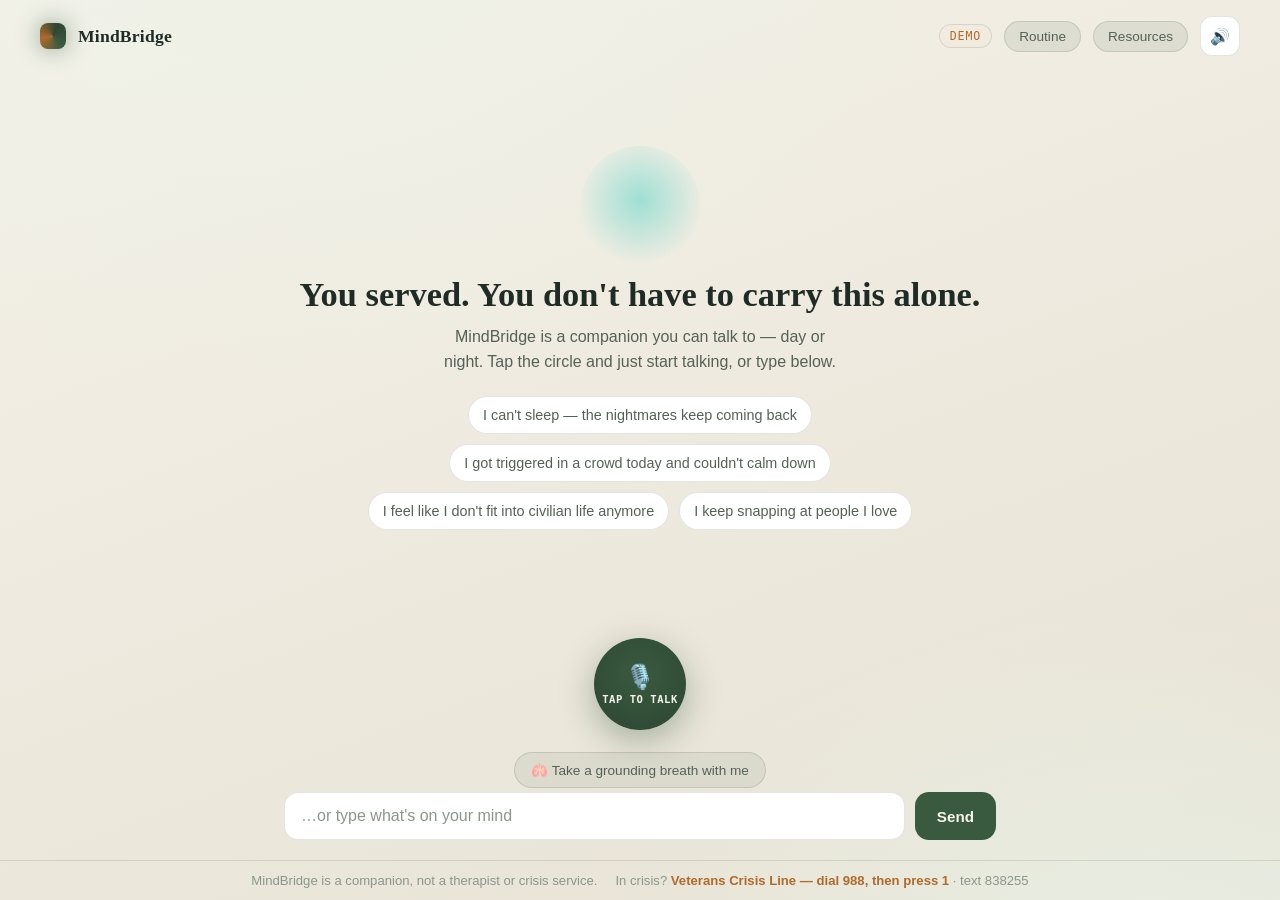
==== commit 6efc8a1c: "Remove the "Basecamp / Basecamp SF" name everywhere user-facing Unify the product name under MindBri" ====
--- a/docs/index.html
+++ b/docs/index.html
@@ -23,7 +23,7 @@
     </div>
     <div class="topbar-right">
       <span id="modeBadge" class="badge badge--demo" title="This public preview runs entirely in your browser (demo mode).">demo</span>
-      <button id="basecampBtn" class="pill-btn" type="button">Basecamp</button>
+      <button id="basecampBtn" class="pill-btn" type="button">Routine</button>
       <button id="resBtn" class="pill-btn" type="button">Resources</button>
       <button id="muteBtn" class="icon-btn" aria-pressed="false" title="Mute / unmute the voice">
         <span class="icon-btn__on">🔊</span><span class="icon-btn__off">🔈</span>
@@ -79,7 +79,7 @@
   <div id="basecampView" class="basecamp-view" hidden>
     <div class="bc-wrap">
       <div class="bc-top">
-        <div class="bc-brand"><span class="brand-mark" aria-hidden="true"></span> Basecamp SF <small>· routine engine</small></div>
+        <div class="bc-brand"><span class="brand-mark" aria-hidden="true"></span> MindBridge <small>· routine engine</small></div>
         <button id="bcClose" class="pill-btn" type="button">Close</button>
       </div>
       <div id="bcRoot"></div>
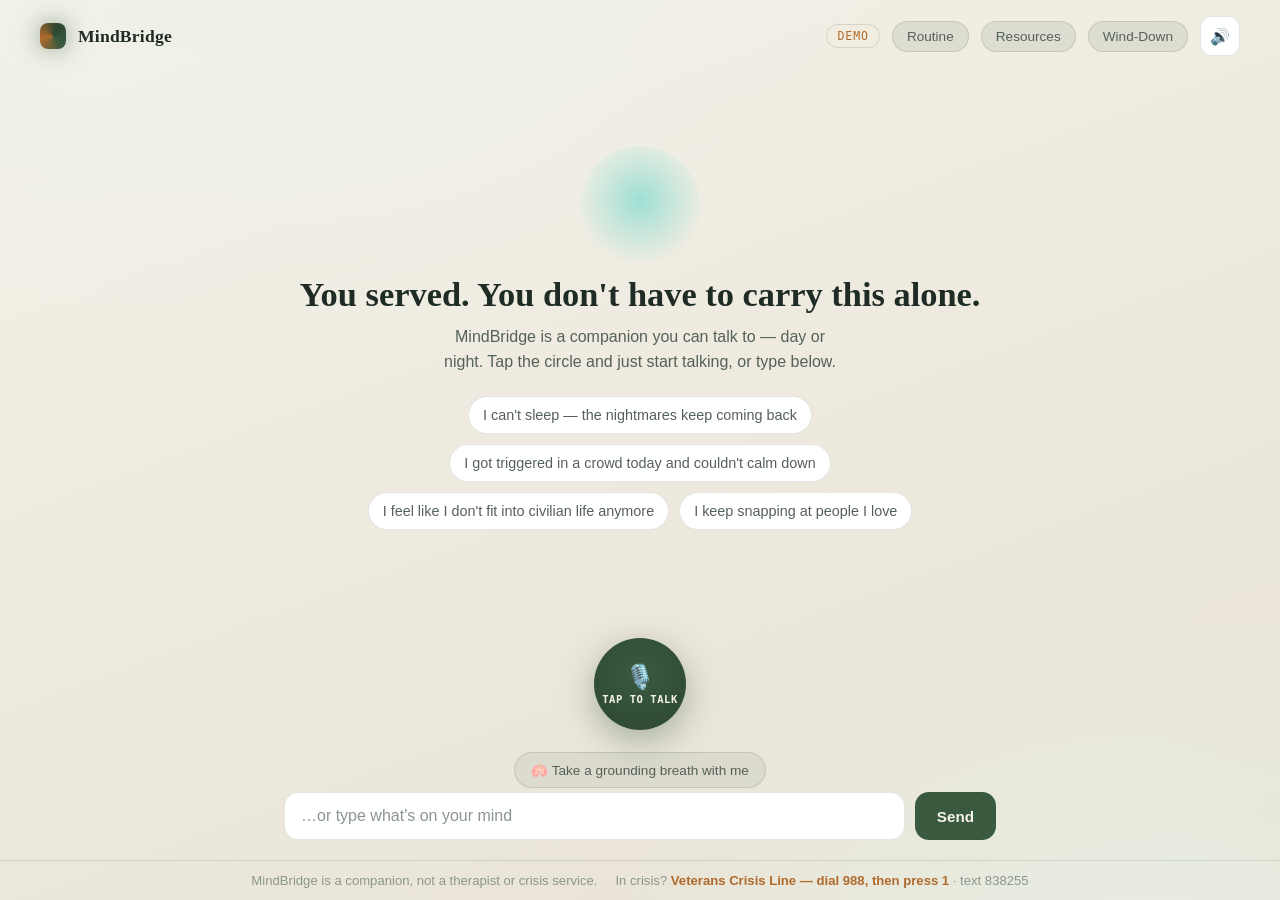
==== commit 206acb08: "Add dedicated Wind-Down feature (guided evening routine) A separate "Wind-Down" option in the header" ====
--- a/docs/index.html
+++ b/docs/index.html
@@ -25,6 +25,7 @@
       <span id="modeBadge" class="badge badge--demo" title="This public preview runs entirely in your browser (demo mode).">demo</span>
       <button id="basecampBtn" class="pill-btn" type="button">Routine</button>
       <button id="resBtn" class="pill-btn" type="button">Resources</button>
+      <button id="windDownBtn" class="pill-btn" type="button">Wind-Down</button>
       <button id="muteBtn" class="icon-btn" aria-pressed="false" title="Mute / unmute the voice">
         <span class="icon-btn__on">🔊</span><span class="icon-btn__off">🔈</span>
       </button>
@@ -90,6 +91,8 @@
     <div id="bcSitrepCard" class="bc-sitrep__card"></div>
   </div>
 
+  <div id="windDownOverlay" class="winddown-overlay" role="dialog" aria-modal="true" aria-label="Wind-Down" hidden></div>
+
   <div id="resDrawer" class="res-drawer" role="dialog" aria-modal="true" aria-label="Support resources" hidden>
     <div class="res-drawer__panel">
       <div class="res-drawer__head">
@@ -118,5 +121,6 @@
   <script src="basecamp-data.js"></script>
   <script src="app.js"></script>
   <script src="basecamp.js"></script>
+  <script src="winddown.js"></script>
 </body>
 </html>
--- a/docs/styles.css
+++ b/docs/styles.css
@@ -425,6 +425,27 @@
 }
 .breathe-done:hover { border-color: var(--teal); color: var(--ink); }
 
+/* ---------- Wind-Down (guided evening routine) ---------- */
+.winddown-overlay {
+  position: fixed; inset: 0; z-index: 73; display: flex; flex-direction: column;
+  align-items: center; justify-content: center; gap: 20px; padding: 30px; text-align: center;
+  background: radial-gradient(circle at 50% 38%, #eef2e8, #dde5d4 72%); animation: fade 0.35s ease; overflow-y: auto;
+}
+.winddown-overlay[hidden] { display: none; }
+.wd-dots { display: flex; gap: 6px; margin-bottom: 4px; }
+.wd-dot { width: 7px; height: 7px; border-radius: 50%; background: rgba(31, 44, 37, 0.16); }
+.wd-dot.on { background: var(--teal); }
+.wd-title { font-family: var(--font-display); font-size: 1.7rem; font-weight: 650; color: var(--ink); }
+.wd-body { color: var(--ink-soft); max-width: 34ch; line-height: 1.55; }
+.wd-list { list-style: none; padding: 0; margin: 0; text-align: left; max-width: 36ch; display: grid; gap: 9px; }
+.wd-list li { background: var(--card); border: 1px solid var(--card-line); border-radius: 12px; padding: 11px 14px; color: var(--ink); font-size: 0.95rem; }
+.wd-chips { display: flex; gap: 8px; flex-wrap: wrap; justify-content: center; }
+.wd-chip { background: var(--card); border: 1px solid var(--card-line); color: var(--ink-soft); border-radius: 999px; padding: 8px 15px; cursor: pointer; font-family: inherit; }
+.wd-chip.sel { border-color: var(--teal); color: var(--ink); background: rgba(58, 90, 64, 0.08); }
+.wd-cta { background: var(--teal); color: var(--on-accent); border: none; border-radius: 14px; padding: 12px 26px; font-weight: 700; cursor: pointer; font-family: inherit; }
+.wd-cta:hover { background: var(--teal-deep); }
+.wd-skip { background: transparent; border: none; color: var(--ink-faint); cursor: pointer; font-family: inherit; font-size: 0.85rem; }
+
 @media (prefers-reduced-motion: reduce) {
   *, *::before, *::after { animation: none !important; transition: none !important; }
 }
